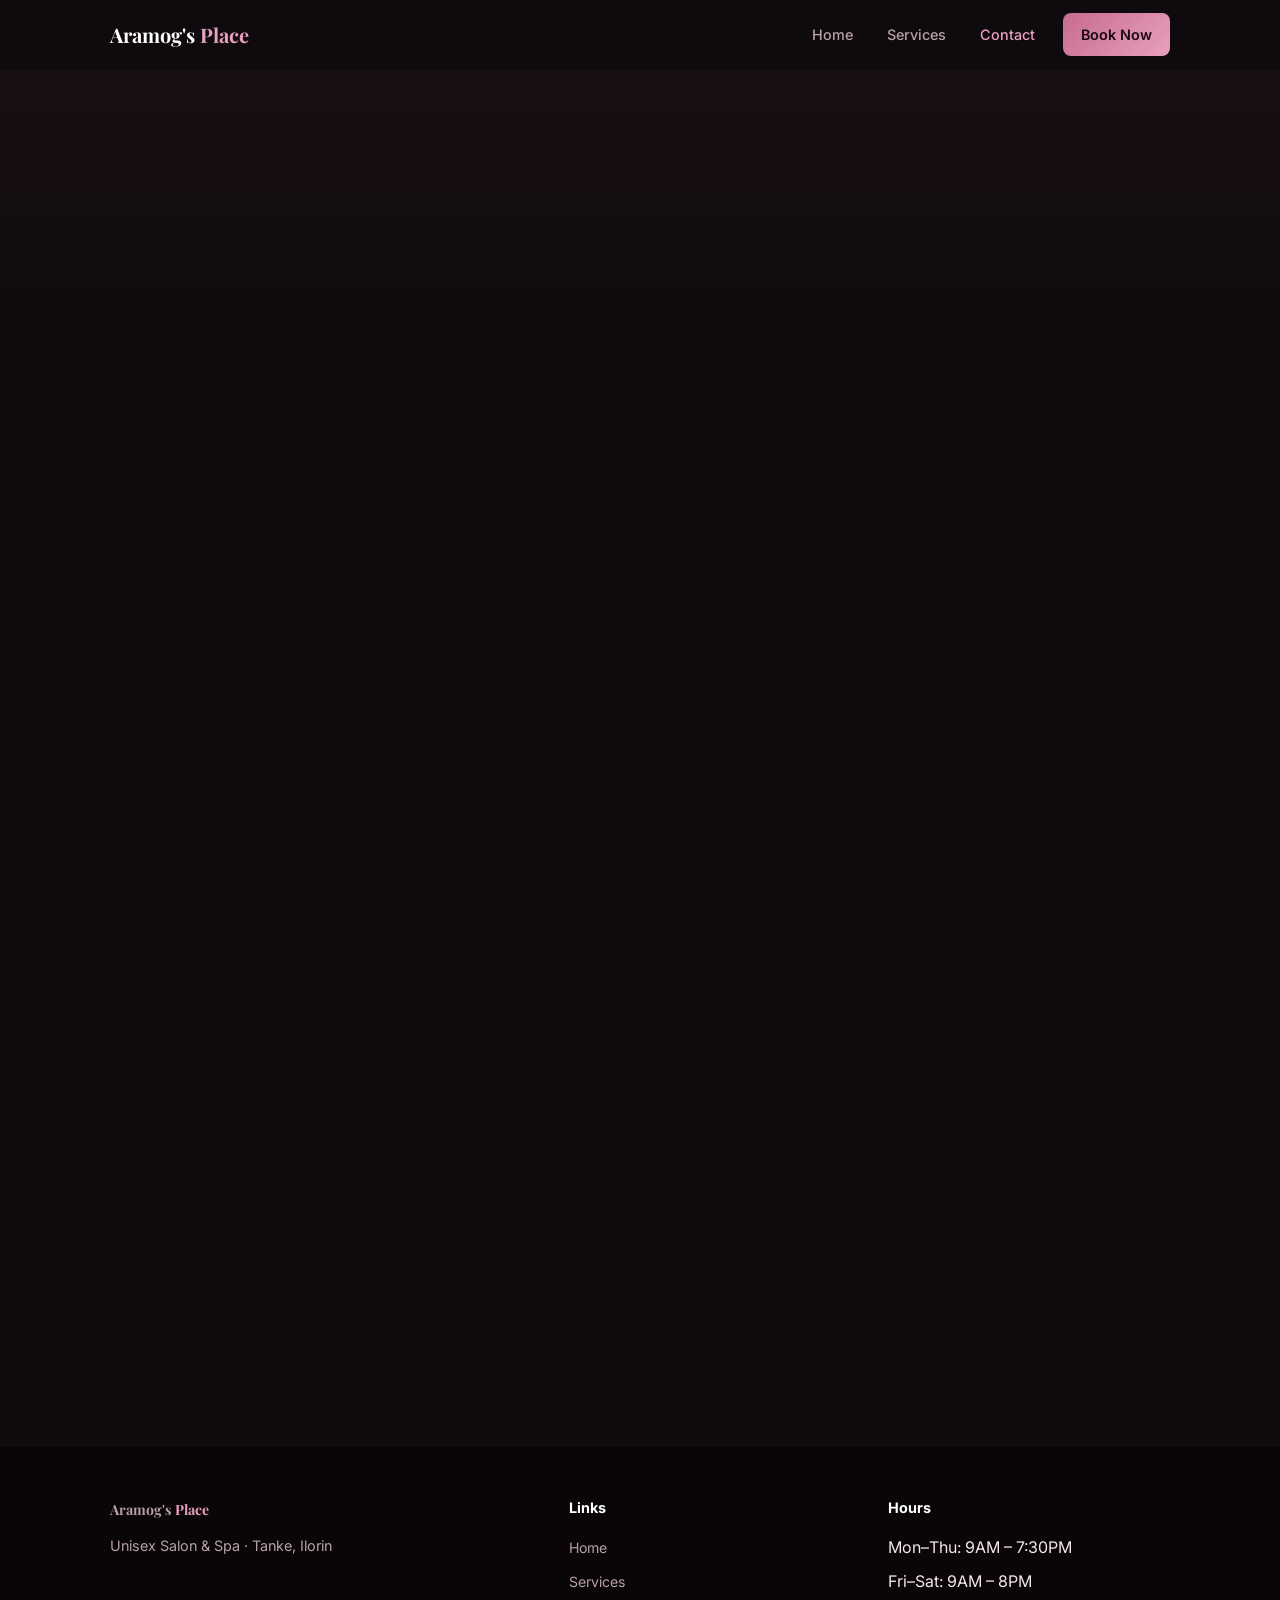
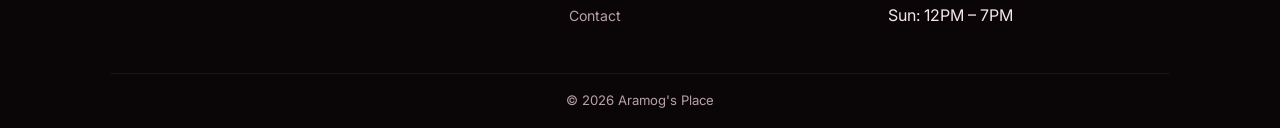
==== contact.html @ 9e87bd67 "Add files via upload" ====
<!DOCTYPE html>
<html lang="en">
<head>
  <meta charset="UTF-8">
  <meta name="viewport" content="width=device-width, initial-scale=1.0">
  <title>Contact & Booking | Aramog's Place</title>
  <link rel="stylesheet" href="styles.css">
</head>
<body>
  <nav class="nav">
    <div class="nav-inner">
      <a href="index.html" class="logo">Aramog's <span>Place</span></a>
      <button class="menu-toggle" aria-label="Menu"><span></span><span></span><span></span></button>
      <div class="nav-links">
        <a href="index.html">Home</a>
        <a href="services.html">Services</a>
        <a href="contact.html" class="active">Contact</a>
        <a href="contact.html" class="btn-nav">Book Now</a>
      </div>
    </div>
  </nav>

  <section class="page-hero">
    <div class="container">
      <span class="label reveal">Get In Touch</span>
      <h1 class="reveal reveal-d1">Contact & Booking</h1>
      <p class="reveal reveal-d2">Book an appointment or ask us anything — we’re happy to help.</p>
    </div>
  </section>

  <section class="section">
    <div class="container">
      <div class="info-cards" style="margin-bottom:48px;">
        <div class="info-card reveal">
          <h4>Address</h4>
          <p>2 Oduduwa Street, Tanke<br>Ilorin, Kwara State, Nigeria</p>
        </div>
        <div class="info-card reveal reveal-d1">
          <h4>Phone / WhatsApp</h4>
          <p><a href="https://wa.me/2347062600948">+234 706 260 0948</a></p>
        </div>
        <div class="info-card reveal reveal-d2">
          <h4>Instagram</h4>
          <p><a href="https://www.instagram.com/aramog_place/" target="_blank">@aramog_place</a></p>
        </div>
        <div class="info-card reveal">
          <h4>Opening Hours</h4>
          <p>
            Mon – Thu: 9:00 AM – 7:30 PM<br>
            Fri – Sat: 9:00 AM – 8:00 PM<br>
            Sunday: 12:00 PM – 7:00 PM
          </p>
        </div>
      </div>

      <div class="contact-grid">
        <div class="contact-box reveal">
          <h3>Visit or message us</h3>
          <p>Prefer to chat first? Reach us on WhatsApp or Instagram. Walk-ins are welcome when we have space.</p>
          <div class="contact-row">
            <div class="icon">📍</div>
            <div>
              <div class="label">Location</div>
              <div class="value">2 Oduduwa Street, Tanke, Ilorin</div>
            </div>
          </div>
          <div class="contact-row">
            <div class="icon">📱</div>
            <div>
              <div class="label">WhatsApp</div>
              <div class="value"><a href="https://wa.me/2347062600948">+234 706 260 0948</a></div>
            </div>
          </div>
          <div class="contact-row">
            <div class="icon">📸</div>
            <div>
              <div class="label">Instagram</div>
              <div class="value"><a href="https://www.instagram.com/aramog_place/" target="_blank">@aramog_place</a></div>
            </div>
          </div>
          <div style="margin-top:24px;display:flex;flex-direction:column;gap:10px;">
            <a href="https://wa.me/2347062600948?text=Hello%20Aramog's%20Place%2C%20I%27d%20like%20to%20book%20an%20appointment." target="_blank" class="btn btn-whatsapp" style="width:100%;">Chat on WhatsApp</a>
            <a href="https://www.instagram.com/aramog_place/" target="_blank" class="btn btn-outline" style="width:100%;">Follow on Instagram</a>
          </div>
        </div>

        <div class="contact-box reveal reveal-d1">
          <h3>Request a booking</h3>
          <p>Fill this form and we’ll open WhatsApp with your details ready to send.</p>
          <form id="bookForm">
            <div class="form-group">
              <label for="name">Your Name *</label>
              <input type="text" id="name" required placeholder="Full name">
            </div>
            <div class="form-group">
              <label for="service">Service *</label>
              <select id="service" required>
                <option value="">Select a service</option>
                <option>Unisex Hairstyling</option>
                <option>Facial Treatment</option>
                <option>Massage Therapy</option>
                <option>Body Scrubbing</option>
                <option>Body Waxing</option>
                <option>Full Spa Package</option>
                <option>Other / Not sure</option>
              </select>
            </div>
            <div class="form-group">
              <label for="date">Preferred Date</label>
              <input type="text" id="date" placeholder="e.g. Saturday afternoon">
            </div>
            <div class="form-group">
              <label for="note">Note (optional)</label>
              <textarea id="note" placeholder="Anything we should know?"></textarea>
            </div>
            <button type="submit" class="btn btn-primary" style="width:100%;">Send Booking Request</button>
          </form>
        </div>
      </div>
    </div>
  </section>

  <footer class="footer">
    <div class="container">
      <div class="footer-grid">
        <div class="footer-brand">
          <a href="index.html" class="logo">Aramog's <span>Place</span></a>
          <p>Unisex Salon & Spa · Tanke, Ilorin</p>
        </div>
        <div>
          <h4>Links</h4>
          <ul>
            <li><a href="index.html">Home</a></li>
            <li><a href="services.html">Services</a></li>
            <li><a href="contact.html">Contact</a></li>
          </ul>
        </div>
        <div>
          <h4>Hours</h4>
          <ul>
            <li>Mon–Thu: 9AM – 7:30PM</li>
            <li>Fri–Sat: 9AM – 8PM</li>
            <li>Sun: 12PM – 7PM</li>
          </ul>
        </div>
      </div>
      <div class="footer-bottom">© 2026 Aramog's Place</div>
    </div>
  </footer>
  <script src="script.js"></script>
</body>
</html>
---- styles.css ----
@import url('https://fonts.googleapis.com/css2?family=Playfair+Display:wght@600;700&family=Inter:wght@400;500;600;700&display=swap');

:root {
  --bg: #0f0a0d;
  --bg-2: #1a1218;
  --card: #221820;
  --pink: #e8a0bf;
  --pink-deep: #c76b8e;
  --gold: #d4a574;
  --cream: #f5e6eb;
  --white: #ffffff;
  --muted: #b8a0ab;
  --border: rgba(232, 160, 191, 0.15);
  --radius: 16px;
  --font: 'Inter', system-ui, sans-serif;
  --serif: 'Playfair Display', Georgia, serif;
}

* { margin: 0; padding: 0; box-sizing: border-box; }
html { scroll-behavior: smooth; }
body {
  font-family: var(--font);
  background: var(--bg);
  color: var(--cream);
  line-height: 1.65;
  overflow-x: hidden;
}
img { max-width: 100%; display: block; }
a { text-decoration: none; color: inherit; }
ul { list-style: none; }

.container {
  width: 100%;
  max-width: 1100px;
  margin: 0 auto;
  padding: 0 20px;
}

/* NAV */
.nav {
  position: fixed;
  top: 0; left: 0; right: 0;
  z-index: 1000;
  height: 70px;
  display: flex;
  align-items: center;
  background: rgba(15, 10, 13, 0.9);
  backdrop-filter: blur(14px);
  border-bottom: 1px solid transparent;
  transition: 0.3s;
}
.nav.scrolled { border-bottom-color: var(--border); }
.nav-inner {
  width: 100%;
  max-width: 1100px;
  margin: 0 auto;
  padding: 0 20px;
  display: flex;
  align-items: center;
  justify-content: space-between;
}
.logo {
  font-family: var(--serif);
  font-size: 1.25rem;
  font-weight: 700;
  color: var(--white);
}
.logo span { color: var(--pink); }
.nav-links {
  display: flex;
  align-items: center;
  gap: 6px;
}
.nav-links a {
  padding: 8px 14px;
  font-size: 0.9rem;
  font-weight: 500;
  color: var(--muted);
  border-radius: 8px;
  transition: 0.2s;
}
.nav-links a:hover,
.nav-links a.active { color: var(--pink); }
.nav-links .btn-nav {
  background: linear-gradient(135deg, var(--pink-deep), var(--pink));
  color: #1a0a10 !important;
  font-weight: 600;
  padding: 10px 18px;
  margin-left: 8px;
}
.menu-toggle {
  display: none;
  flex-direction: column;
  gap: 5px;
  background: none;
  border: none;
  cursor: pointer;
  padding: 8px;
}
.menu-toggle span {
  width: 22px; height: 2px;
  background: var(--cream);
  border-radius: 2px;
  transition: 0.3s;
}
.menu-toggle.active span:nth-child(1) { transform: translateY(7px) rotate(45deg); }
.menu-toggle.active span:nth-child(2) { opacity: 0; }
.menu-toggle.active span:nth-child(3) { transform: translateY(-7px) rotate(-45deg); }

/* HERO */
.hero {
  min-height: 100vh;
  display: flex;
  align-items: center;
  padding: 120px 0 80px;
  position: relative;
  overflow: hidden;
}
.hero-bg {
  position: absolute;
  inset: 0;
  background:
    linear-gradient(135deg, rgba(15,10,13,0.92) 0%, rgba(26,18,24,0.85) 50%, rgba(15,10,13,0.9) 100%),
    url('assets/salon-floor.jpg') center/cover;
  z-index: 0;
}
.hero-content { position: relative; z-index: 1; max-width: 640px; }
.hero-badge {
  display: inline-block;
  font-size: 0.75rem;
  font-weight: 600;
  letter-spacing: 0.12em;
  text-transform: uppercase;
  color: var(--pink);
  border: 1px solid var(--border);
  padding: 6px 14px;
  border-radius: 50px;
  margin-bottom: 20px;
}
.hero h1 {
  font-family: var(--serif);
  font-size: clamp(2.4rem, 5vw, 3.4rem);
  font-weight: 700;
  line-height: 1.15;
  margin-bottom: 16px;
  color: var(--white);
}
.hero h1 span { color: var(--pink); }
.hero p {
  font-size: 1.08rem;
  color: var(--muted);
  margin-bottom: 32px;
  max-width: 480px;
}
.hero-btns { display: flex; flex-wrap: wrap; gap: 12px; }

/* BUTTONS */
.btn {
  display: inline-flex;
  align-items: center;
  justify-content: center;
  gap: 8px;
  padding: 14px 26px;
  font-size: 0.92rem;
  font-weight: 600;
  border-radius: 10px;
  border: none;
  cursor: pointer;
  transition: 0.25s;
  font-family: var(--font);
}
.btn-primary {
  background: linear-gradient(135deg, var(--pink-deep), var(--pink));
  color: #1a0a10;
}
.btn-primary:hover {
  transform: translateY(-2px);
  box-shadow: 0 10px 30px rgba(199, 107, 142, 0.35);
}
.btn-outline {
  background: transparent;
  color: var(--cream);
  border: 1.5px solid rgba(232, 160, 191, 0.35);
}
.btn-outline:hover {
  border-color: var(--pink);
  color: var(--pink);
}
.btn-whatsapp {
  background: #25d366;
  color: white;
}
.btn-whatsapp:hover { background: #1da851; }

/* SECTIONS */
.section { padding: 90px 0; }
.section-alt { background: var(--bg-2); }
.section-header {
  text-align: center;
  max-width: 520px;
  margin: 0 auto 48px;
}
.section-header .label {
  display: block;
  font-size: 0.75rem;
  font-weight: 700;
  letter-spacing: 0.14em;
  text-transform: uppercase;
  color: var(--pink);
  margin-bottom: 10px;
}
.section-header h2 {
  font-family: var(--serif);
  font-size: clamp(1.8rem, 3.5vw, 2.3rem);
  margin-bottom: 12px;
  color: var(--white);
}
.section-header p { color: var(--muted); }

/* CARDS / GRID */
.services-grid {
  display: grid;
  grid-template-columns: repeat(auto-fill, minmax(280px, 1fr));
  gap: 22px;
}
.service-card {
  background: var(--card);
  border: 1px solid var(--border);
  border-radius: var(--radius);
  padding: 28px 24px;
  transition: 0.35s;
  transform-style: preserve-3d;
}
.service-card:hover {
  transform: translateY(-8px) rotateX(2deg);
  border-color: rgba(232, 160, 191, 0.4);
  box-shadow: 0 20px 50px rgba(0,0,0,0.4);
}
.service-icon {
  width: 48px; height: 48px;
  background: rgba(232, 160, 191, 0.12);
  border-radius: 12px;
  display: flex;
  align-items: center;
  justify-content: center;
  font-size: 1.4rem;
  margin-bottom: 16px;
}
.service-card h3 {
  font-size: 1.1rem;
  font-weight: 700;
  margin-bottom: 8px;
  color: var(--white);
}
.service-card p {
  font-size: 0.9rem;
  color: var(--muted);
}

/* GALLERY */
.gallery-grid {
  display: grid;
  grid-template-columns: repeat(auto-fill, minmax(260px, 1fr));
  gap: 16px;
}
.gallery-item {
  border-radius: var(--radius);
  overflow: hidden;
  aspect-ratio: 4/3;
  border: 1px solid var(--border);
  transition: 0.4s;
}
.gallery-item img {
  width: 100%;
  height: 100%;
  object-fit: cover;
  transition: transform 0.5s;
}
.gallery-item:hover {
  transform: translateY(-6px) scale(1.02);
  box-shadow: 0 20px 40px rgba(0,0,0,0.45);
}
.gallery-item:hover img { transform: scale(1.08); }

/* ABOUT SPLIT */
.about-grid {
  display: grid;
  grid-template-columns: 1fr 1fr;
  gap: 48px;
  align-items: center;
}
.about-img {
  border-radius: var(--radius);
  overflow: hidden;
  border: 1px solid var(--border);
  box-shadow: 0 20px 60px rgba(0,0,0,0.35);
}
.about-img img { width: 100%; height: 100%; object-fit: cover; aspect-ratio: 4/3; }
.about-content h2 {
  font-family: var(--serif);
  font-size: 1.9rem;
  margin-bottom: 16px;
  color: var(--white);
}
.about-content p {
  color: var(--muted);
  margin-bottom: 14px;
}
.feature-list { margin-top: 24px; display: grid; gap: 12px; }
.feature-item {
  display: flex;
  gap: 12px;
  align-items: flex-start;
}
.feature-item .dot {
  width: 22px; height: 22px;
  background: rgba(232, 160, 191, 0.15);
  color: var(--pink);
  border-radius: 50%;
  display: flex;
  align-items: center;
  justify-content: center;
  font-size: 0.7rem;
  flex-shrink: 0;
  margin-top: 2px;
}

/* HOURS / INFO */
.info-cards {
  display: grid;
  grid-template-columns: repeat(auto-fill, minmax(240px, 1fr));
  gap: 18px;
}
.info-card {
  background: var(--card);
  border: 1px solid var(--border);
  border-radius: var(--radius);
  padding: 24px;
  transition: 0.3s;
}
.info-card:hover {
  transform: translateY(-4px);
  border-color: rgba(232, 160, 191, 0.35);
}
.info-card h4 {
  color: var(--pink);
  font-size: 0.8rem;
  letter-spacing: 0.08em;
  text-transform: uppercase;
  margin-bottom: 10px;
}
.info-card p, .info-card a {
  color: var(--cream);
  font-size: 0.95rem;
}
.info-card a:hover { color: var(--pink); }

/* CONTACT */
.contact-grid {
  display: grid;
  grid-template-columns: 1fr 1fr;
  gap: 36px;
}
.contact-box {
  background: var(--card);
  border: 1px solid var(--border);
  border-radius: var(--radius);
  padding: 32px 28px;
}
.contact-box h3 {
  font-family: var(--serif);
  font-size: 1.4rem;
  margin-bottom: 8px;
  color: var(--white);
}
.contact-box > p {
  color: var(--muted);
  margin-bottom: 24px;
  font-size: 0.95rem;
}
.contact-row {
  display: flex;
  gap: 14px;
  margin-bottom: 18px;
  align-items: flex-start;
}
.contact-row .icon {
  width: 40px; height: 40px;
  background: rgba(232, 160, 191, 0.12);
  border-radius: 10px;
  display: flex;
  align-items: center;
  justify-content: center;
  flex-shrink: 0;
}
.contact-row .label { font-size: 0.75rem; color: var(--muted); }
.contact-row .value { font-weight: 600; font-size: 0.95rem; }
.contact-row a:hover { color: var(--pink); }

.form-group { margin-bottom: 14px; }
.form-group label {
  display: block;
  font-size: 0.82rem;
  font-weight: 600;
  margin-bottom: 6px;
  color: var(--muted);
}
.form-group input,
.form-group select,
.form-group textarea {
  width: 100%;
  padding: 12px 14px;
  background: var(--bg);
  border: 1px solid var(--border);
  border-radius: 10px;
  color: var(--cream);
  font-size: 0.95rem;
  font-family: var(--font);
}
.form-group input:focus,
.form-group select:focus,
.form-group textarea:focus {
  outline: none;
  border-color: var(--pink);
}
.form-group textarea { min-height: 100px; resize: vertical; }

/* CTA */
.cta {
  text-align: center;
  padding: 80px 0;
  background: linear-gradient(135deg, #1a1015 0%, #2a1520 100%);
  border-top: 1px solid var(--border);
  border-bottom: 1px solid var(--border);
}
.cta h2 {
  font-family: var(--serif);
  font-size: 2rem;
  margin-bottom: 12px;
  color: var(--white);
}
.cta p { color: var(--muted); margin-bottom: 28px; }

/* PAGE HERO */
.page-hero {
  padding: 130px 0 50px;
  text-align: center;
  background: linear-gradient(180deg, #1a1015 0%, var(--bg) 100%);
}
.page-hero .label {
  font-size: 0.75rem;
  font-weight: 700;
  letter-spacing: 0.14em;
  text-transform: uppercase;
  color: var(--pink);
  margin-bottom: 10px;
  display: block;
}
.page-hero h1 {
  font-family: var(--serif);
  font-size: clamp(2rem, 4vw, 2.6rem);
  margin-bottom: 12px;
  color: var(--white);
}
.page-hero p {
  color: var(--muted);
  max-width: 460px;
  margin: 0 auto;
}

/* FOOTER */
.footer {
  background: #0a0608;
  padding: 50px 0 0;
  border-top: 1px solid rgba(255,255,255,0.05);
}
.footer-grid {
  display: grid;
  grid-template-columns: 1.5fr 1fr 1fr;
  gap: 36px;
  padding-bottom: 36px;
  border-bottom: 1px solid rgba(255,255,255,0.06);
}
.footer-brand p {
  color: var(--muted);
  font-size: 0.9rem;
  margin-top: 12px;
  max-width: 260px;
}
.footer h4 {
  color: var(--white);
  font-size: 0.9rem;
  margin-bottom: 14px;
}
.footer li { margin-bottom: 8px; }
.footer a {
  font-size: 0.88rem;
  color: var(--muted);
  transition: 0.2s;
}
.footer a:hover { color: var(--pink); }
.footer-bottom {
  padding: 16px 0;
  text-align: center;
  font-size: 0.82rem;
  color: var(--muted);
}

/* MOTION */
.reveal {
  opacity: 0;
  transform: translateY(36px);
  transition: opacity 0.7s ease, transform 0.7s ease;
}
.reveal.visible {
  opacity: 1;
  transform: translateY(0);
}
.reveal-d1 { transition-delay: 0.1s; }
.reveal-d2 { transition-delay: 0.2s; }
.reveal-d3 { transition-delay: 0.3s; }

/* RESPONSIVE */
@media (max-width: 900px) {
  .nav-links {
    position: fixed;
    top: 70px; left: 0; right: 0; bottom: 0;
    background: rgba(15, 10, 13, 0.98);
    flex-direction: column;
    align-items: stretch;
    padding: 24px 20px;
    gap: 4px;
    transform: translateX(100%);
    transition: transform 0.35s ease;
  }
  .nav-links.open { transform: translateX(0); }
  .nav-links a { padding: 14px 16px; font-size: 1.05rem; }
  .nav-links .btn-nav { margin: 12px 0 0; text-align: center; }
  .menu-toggle { display: flex; }
  .about-grid, .contact-grid { grid-template-columns: 1fr; }
  .footer-grid { grid-template-columns: 1fr 1fr; }
}
@media (max-width: 600px) {
  .hero { min-height: auto; padding: 110px 0 60px; }
  .section { padding: 60px 0; }
  .hero-btns { flex-direction: column; }
  .hero-btns .btn { width: 100%; }
  .footer-grid { grid-template-columns: 1fr; }
}
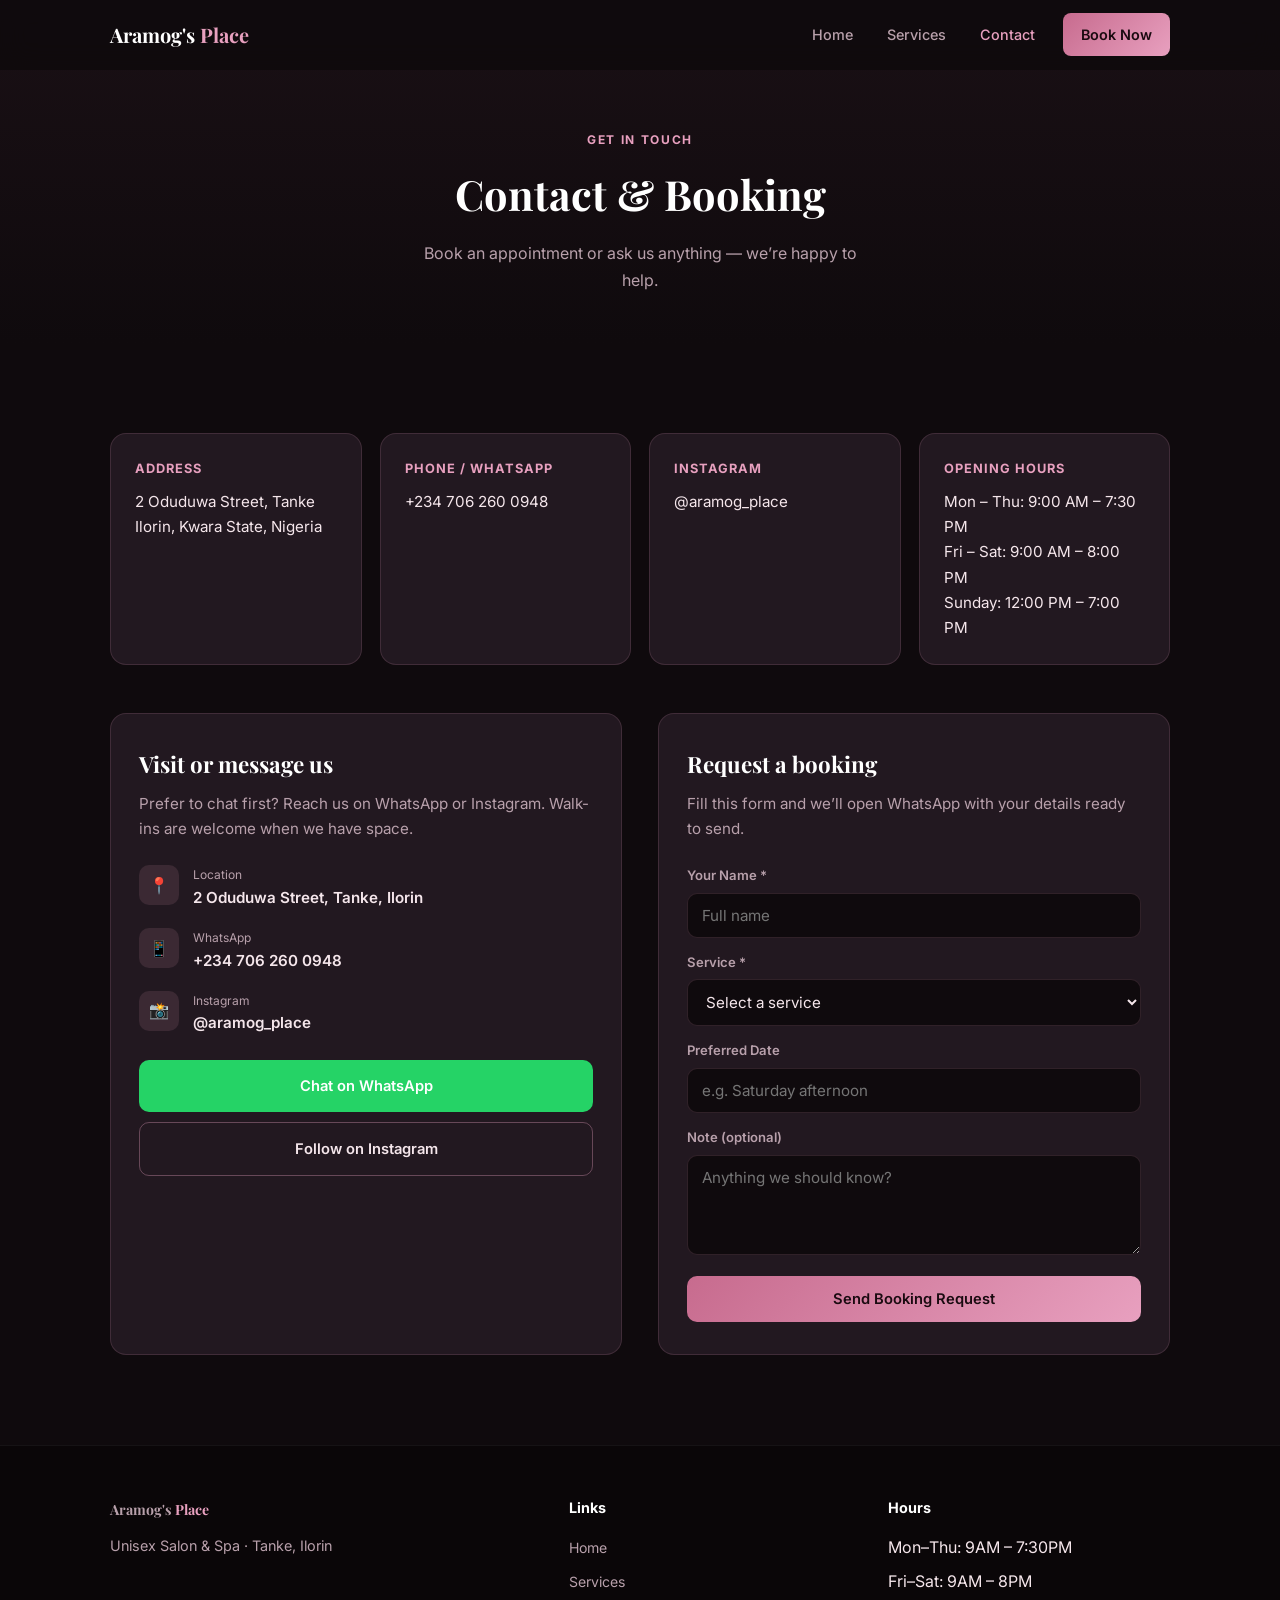
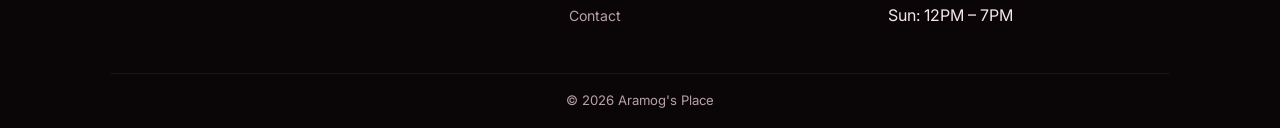
==== commit 07c42f87: "Add files via upload" ====
--- a/contact.html
+++ b/contact.html
@@ -147,6 +147,9 @@
       <div class="footer-bottom">© 2026 Aramog's Place</div>
     </div>
   </footer>
-  <script src="script.js"></script>
+  <script>
+document.querySelectorAll('.reveal').forEach(function(el){ el.classList.add('visible'); });
+</script>
+<script src="script.js"></script>
 </body>
 </html>
--- a/styles.css
+++ b/styles.css
@@ -508,17 +508,13 @@
 
 /* MOTION */
 .reveal {
-  opacity: 0;
-  transform: translateY(36px);
-  transition: opacity 0.7s ease, transform 0.7s ease;
-}
-.reveal.visible {
   opacity: 1;
   transform: translateY(0);
-}
-.reveal-d1 { transition-delay: 0.1s; }
-.reveal-d2 { transition-delay: 0.2s; }
-.reveal-d3 { transition-delay: 0.3s; }
+  transition: opacity 0.6s ease, transform 0.6s ease;
+}
+.reveal-d1 { transition-delay: 0.08s; }
+.reveal-d2 { transition-delay: 0.16s; }
+.reveal-d3 { transition-delay: 0.24s; }
 
 /* RESPONSIVE */
 @media (max-width: 900px) {
